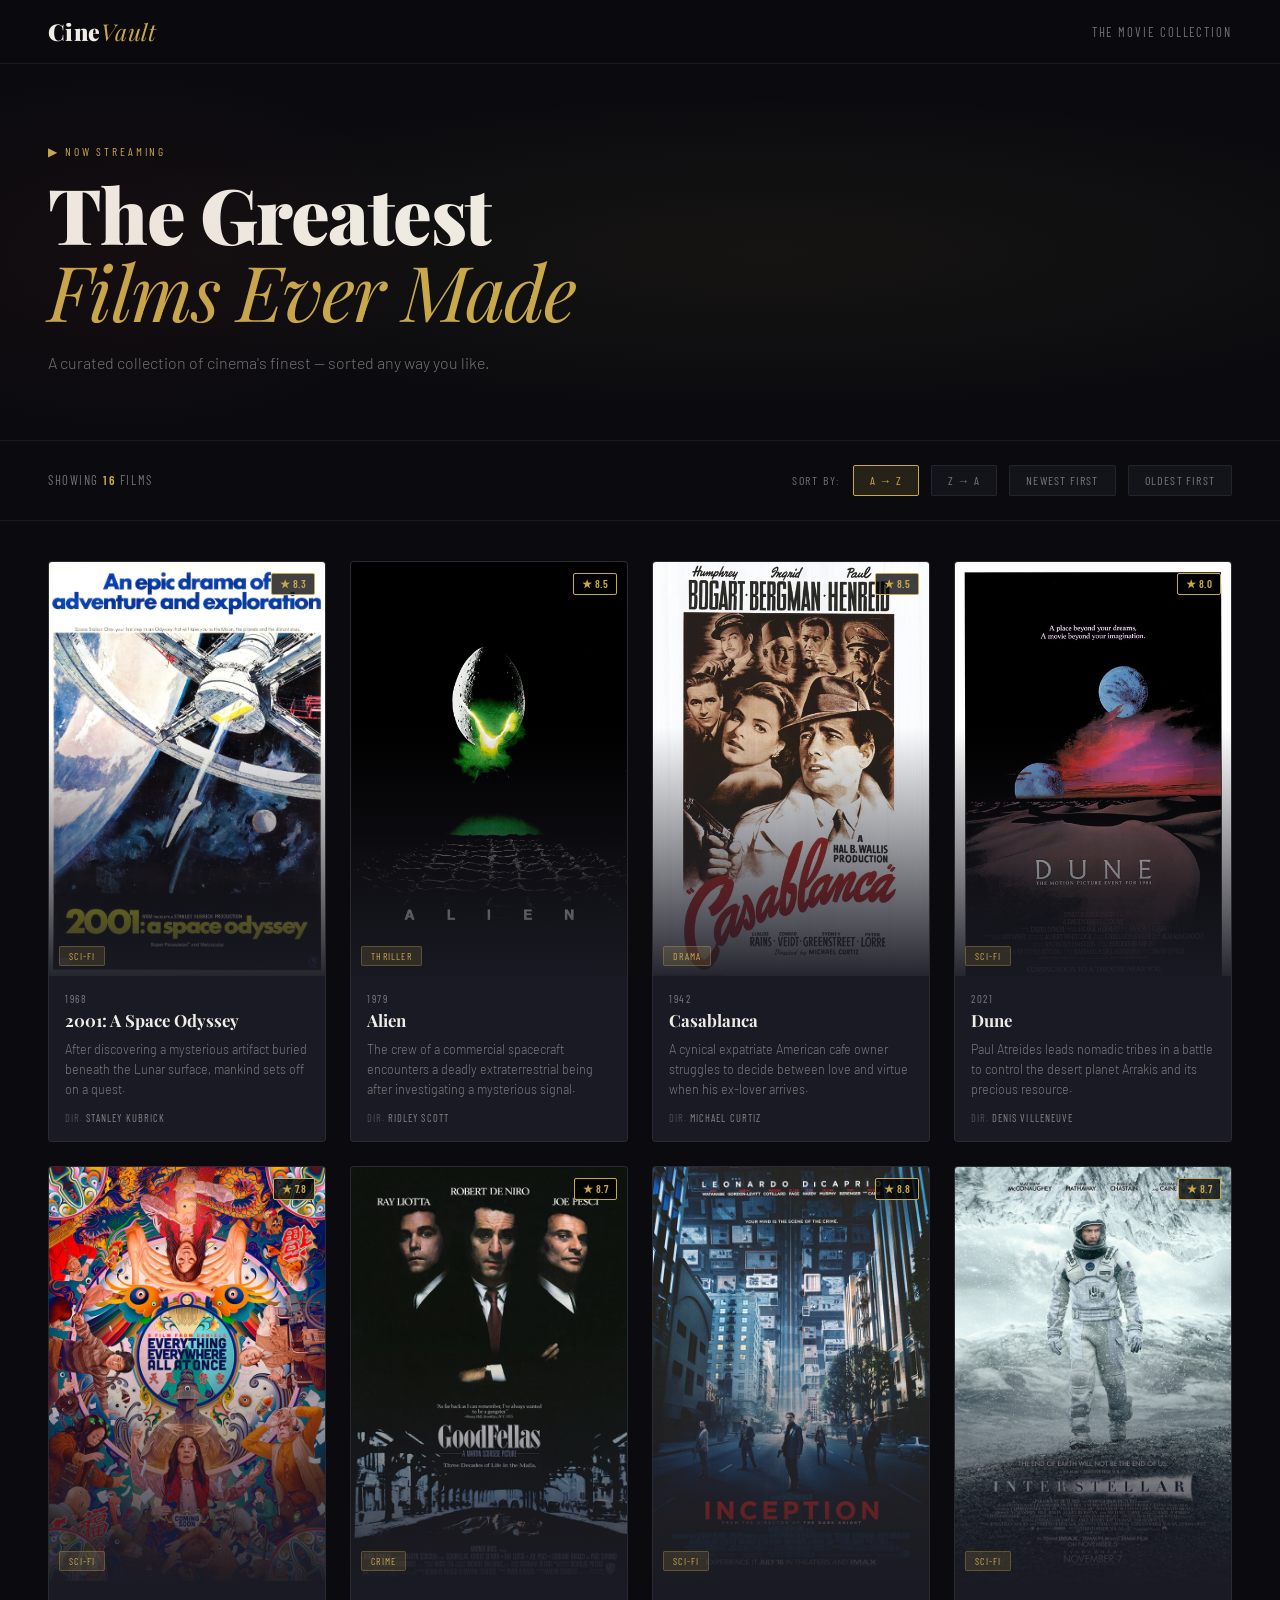
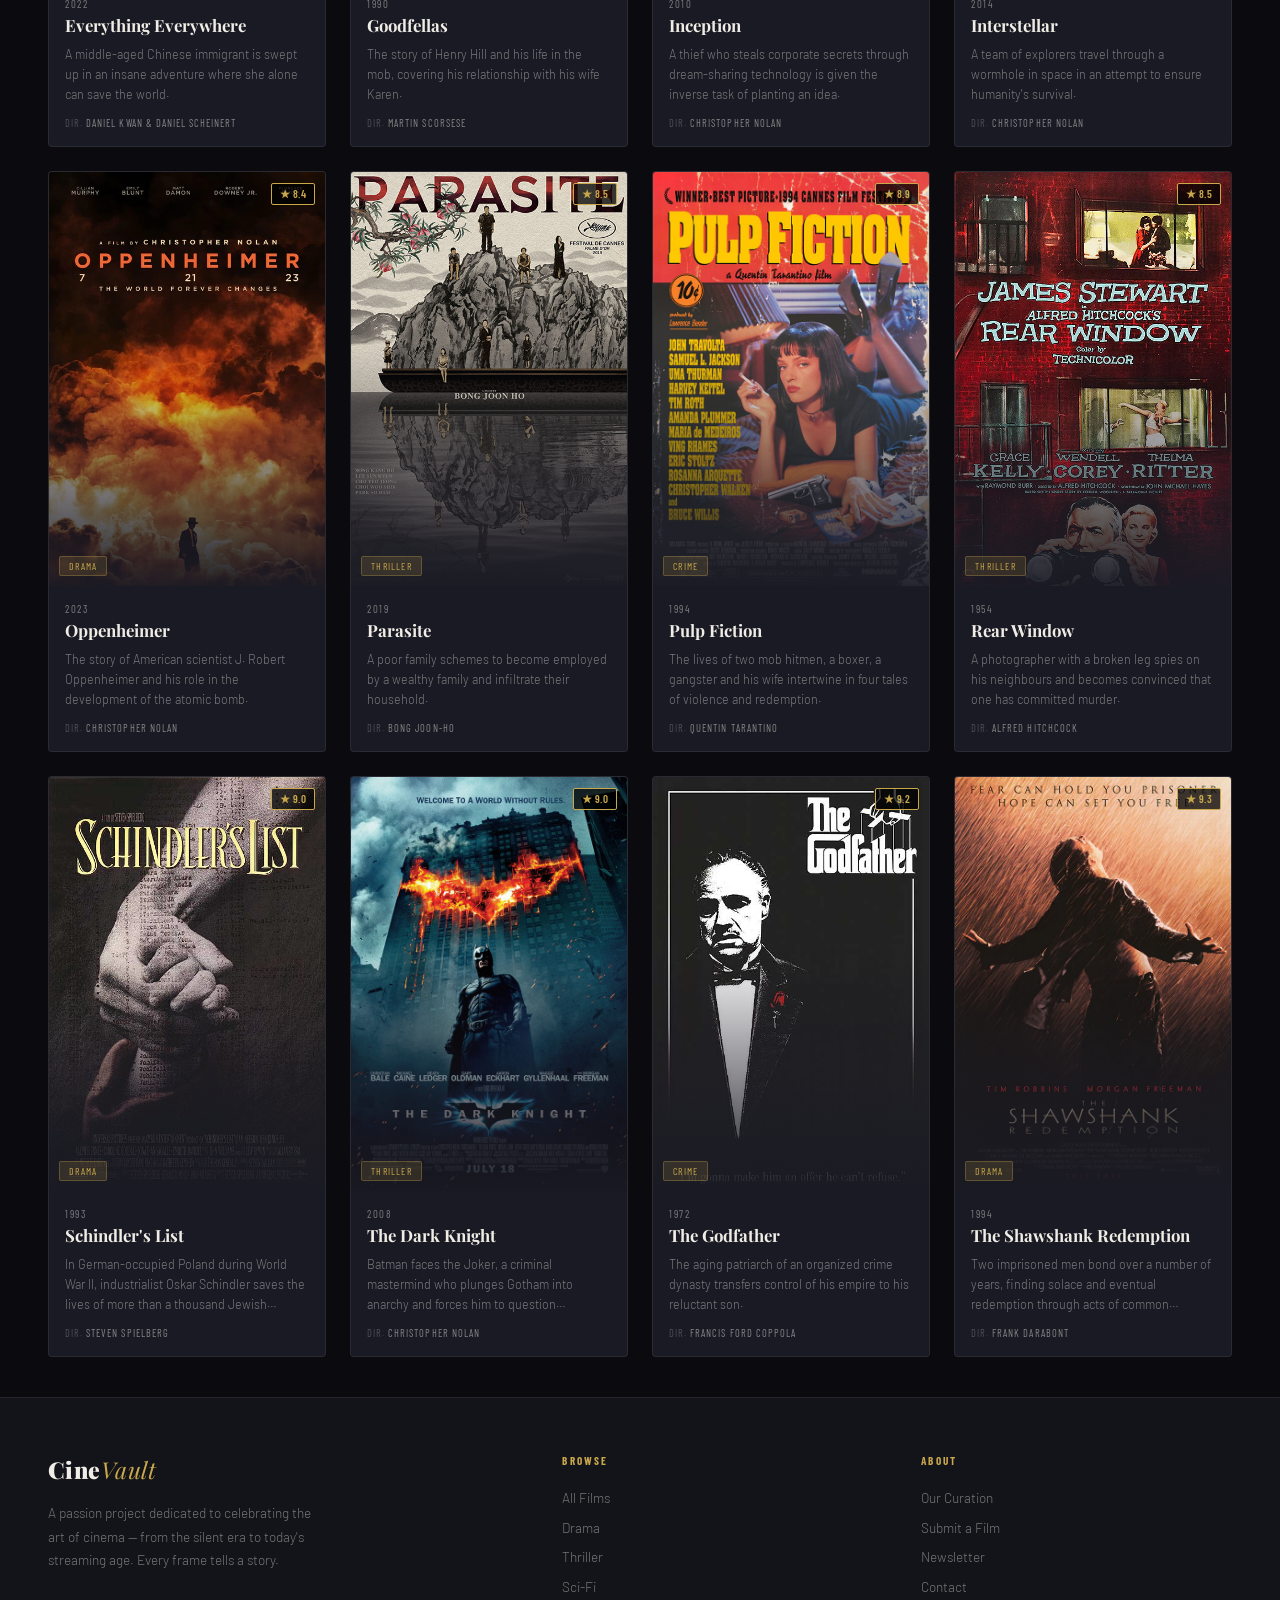
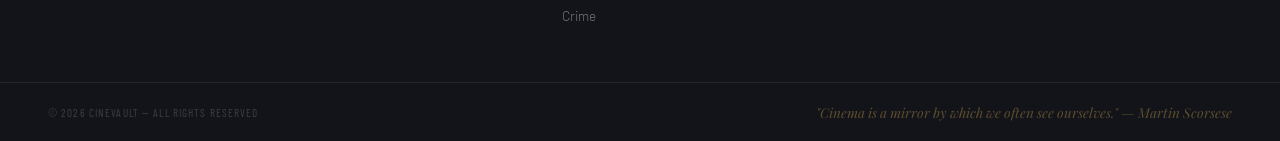
==== index.html @ e3104bc9 "adding new files for the project" ====
<!DOCTYPE html>
<html lang="en">
<head>
  <meta charset="UTF-8">
  <meta name="viewport" content="width=device-width, initial-scale=1.0">
  <title>CineVault — The Movie Collection</title>
 
  <!-- Google Fonts -->
  <link rel="preconnect" href="https://fonts.googleapis.com">
  <link href="https://fonts.googleapis.com/css2?family=Playfair+Display:ital,wght@0,700;0,900;1,400;1,700&family=Barlow:wght@300;400;500;600&family=Barlow+Condensed:wght@400;600;700&display=swap" rel="stylesheet">
 
  <!-- Stylesheet -->
  <link rel="stylesheet" href="style.css">
</head>
<body>
 
<!-- NAV -->
<nav>
  <div class="logo"><span>Cine</span>Vault</div>
  <div class="nav-right">The Movie Collection</div>
</nav>
 
<!-- HERO -->
<section class="hero">
  <div class="hero-bg" aria-hidden="true"></div>
  <p class="hero-eyebrow">&#9654; Now Streaming</p>
  <h1 class="hero-title">The Greatest<br><em>Films Ever Made</em></h1>
  <p class="hero-sub">A curated collection of cinema's finest — sorted any way you like.</p>
</section>
 
<!-- CONTROLS -->
<div class="controls-bar">
  <div class="results-count">Showing <strong id="count">0</strong> films</div>
  <div class="sort-row">
    <span class="sort-label">Sort by:</span>
    <button class="sort-btn active" onclick="sortMovies('az', this)">A &rarr; Z</button>
    <button class="sort-btn" onclick="sortMovies('za', this)">Z &rarr; A</button>
    <button class="sort-btn" onclick="sortMovies('newest', this)">Newest First</button>
    <button class="sort-btn" onclick="sortMovies('oldest', this)">Oldest First</button>
  </div>
</div>
 
<!-- MOVIES GRID -->
<main>
  <div class="movies-grid" id="moviesGrid"></div>
</main>
 
<!-- FOOTER -->
<footer>
  <div class="footer-main">
    <div class="footer-brand">
      <div class="logo"><span>Cine</span>Vault</div>
      <p>A passion project dedicated to celebrating the art of cinema — from the silent era to today's streaming age. Every frame tells a story.</p>
    </div>
    <div class="footer-col">
      <h4>Browse</h4>
      <ul>
        <li><a href="#">All Films</a></li>
        <li><a href="#">Drama</a></li>
        <li><a href="#">Thriller</a></li>
        <li><a href="#">Sci-Fi</a></li>
        <li><a href="#">Crime</a></li>
      </ul>
    </div>
    <div class="footer-col">
      <h4>About</h4>
      <ul>
        <li><a href="#">Our Curation</a></li>
        <li><a href="#">Submit a Film</a></li>
        <li><a href="#">Newsletter</a></li>
        <li><a href="#">Contact</a></li>
      </ul>
    </div>
  </div>
  <div class="footer-bottom">
    <p>&copy; 2026 CineVault &mdash; All rights reserved</p>
    <span class="footer-tagline">"Cinema is a mirror by which we often see ourselves." &mdash; Martin Scorsese</span>
  </div>
</footer>
 
<!-- JavaScript -->
<script src="index.js" defer></script>
 
</body>
</html>
---- style.css ----
*, *::before, *::after { box-sizing: border-box; margin: 0; padding: 0; }
 
:root {
  --bg:       #0b0b0f;
  --surface:  #13131a;
  --card:     #1a1a24;
  --border:   rgba(255,255,255,0.07);
  --gold:     #c9a84c;
  --gold-dim: rgba(201,168,76,0.15);
  --white:    #f0ede6;
  --muted:    rgba(240,237,230,0.45);
  --red:      #c0392b;
  --sans:     'Barlow', sans-serif;
  --cond:     'Barlow Condensed', sans-serif;
  --serif:    'Playfair Display', serif;
}
 
html { scroll-behavior: smooth; }
body {
  background: var(--bg);
  color: var(--white);
  font-family: var(--sans);
  min-height: 100vh;
  display: flex;
  flex-direction: column;
}
 
/* ── NAV ── */
nav {
  position: sticky; top: 0; z-index: 50;
  display: flex; align-items: center; justify-content: space-between;
  padding: 0 3rem;
  height: 64px;
  background: rgba(11,11,15,0.92);
  backdrop-filter: blur(16px);
  border-bottom: 1px solid var(--border);
}
 
.logo {
  font-family: var(--serif);
  font-size: 1.45rem;
  font-style: italic;
  color: var(--gold);
  letter-spacing: 0.02em;
}
 
.logo span {
  font-style: normal;
  font-weight: 900;
  color: var(--white);
}
 
.nav-right {
  font-family: var(--cond);
  font-size: 0.8rem;
  letter-spacing: 0.15em;
  text-transform: uppercase;
  color: var(--muted);
}
 
/* ── HERO ── */
.hero {
  position: relative;
  padding: 5rem 3rem 4rem;
  overflow: hidden;
  border-bottom: 1px solid var(--border);
}
 
.hero-bg {
  position: absolute; inset: 0;
  background:
    radial-gradient(ellipse 80% 60% at 60% 50%, rgba(201,168,76,0.06) 0%, transparent 70%),
    radial-gradient(ellipse 40% 80% at 10% 50%, rgba(192,57,43,0.05) 0%, transparent 60%);
  pointer-events: none;
}
 
.hero-eyebrow {
  font-family: var(--cond);
  font-size: 0.72rem;
  letter-spacing: 0.25em;
  text-transform: uppercase;
  color: var(--gold);
  margin-bottom: 1rem;
}
 
.hero-title {
  font-family: var(--serif);
  font-size: clamp(3rem, 6vw, 5.5rem);
  font-weight: 900;
  line-height: 1;
  letter-spacing: -0.02em;
  margin-bottom: 1.25rem;
}
 
.hero-title em {
  font-weight: 400;
  font-style: italic;
  color: var(--gold);
}
 
.hero-sub {
  font-size: 1rem;
  font-weight: 300;
  color: var(--muted);
  max-width: 480px;
  line-height: 1.7;
}
 
/* ── CONTROLS ── */
.controls-bar {
  display: flex;
  align-items: center;
  justify-content: space-between;
  padding: 1.5rem 3rem;
  border-bottom: 1px solid var(--border);
  flex-wrap: wrap;
  gap: 1rem;
}
 
.results-count {
  font-family: var(--cond);
  font-size: 0.8rem;
  letter-spacing: 0.12em;
  text-transform: uppercase;
  color: var(--muted);
}
 
.results-count strong {
  color: var(--gold);
  font-weight: 600;
}
 
.sort-row {
  display: flex;
  align-items: center;
  gap: 0.75rem;
}
 
.sort-label {
  font-family: var(--cond);
  font-size: 0.75rem;
  letter-spacing: 0.15em;
  text-transform: uppercase;
  color: var(--muted);
}
 
.sort-btn {
  font-family: var(--cond);
  font-size: 0.75rem;
  letter-spacing: 0.1em;
  text-transform: uppercase;
  padding: 0.45rem 1rem;
  background: var(--surface);
  border: 1px solid var(--border);
  color: var(--muted);
  cursor: pointer;
  transition: all 0.18s;
  white-space: nowrap;
  border-radius: 2px;
}
 
.sort-btn:hover {
  border-color: rgba(201,168,76,0.4);
  color: var(--white);
}
 
.sort-btn.active {
  background: var(--gold-dim);
  border-color: var(--gold);
  color: var(--gold);
}
 
/* ── GRID ── */
main {
  flex: 1;
  padding: 2.5rem 3rem;
}
 
.movies-grid {
  display: grid;
  grid-template-columns: repeat(auto-fill, minmax(220px, 1fr));
  gap: 1.5rem;
}
 
/* ── CARD ── */
.movie-card {
  background: var(--card);
  border: 1px solid var(--border);
  border-radius: 4px;
  overflow: hidden;
  transition: transform 0.22s ease, border-color 0.22s ease, box-shadow 0.22s ease;
  cursor: pointer;
  animation: cardIn 0.35s ease both;
}
 
.movie-card:hover {
  transform: translateY(-6px);
  border-color: rgba(201,168,76,0.35);
  box-shadow: 0 16px 40px rgba(0,0,0,0.5);
}
 
@keyframes cardIn {
  from { opacity: 0; transform: translateY(12px); }
  to   { opacity: 1; transform: translateY(0); }
}
 
.card-poster {
  width: 100%;
  aspect-ratio: 2/3;
  position: relative;
  overflow: hidden;
}
 
.card-poster-img {
  width: 100%; height: 100%;
  object-fit: cover;
  object-position: center top;
  display: block;
  position: relative;
}
 
.card-poster-fallback {
  width: 100%; height: 100%;
  background: var(--surface);
  display: flex; align-items: center; justify-content: center;
  font-family: var(--serif);
  font-style: italic;
  font-size: 1rem;
  color: var(--muted);
  padding: 1rem;
  text-align: center;
}
 
.card-poster-overlay {
  position: absolute; inset: 0;
  background: linear-gradient(to top, rgba(26,26,36,0.95) 0%, transparent 60%);
}
 
.card-rating {
  position: absolute;
  top: 0.65rem; right: 0.65rem;
  background: rgba(0,0,0,0.75);
  border: 1px solid var(--gold);
  color: var(--gold);
  font-family: var(--cond);
  font-size: 0.7rem;
  font-weight: 600;
  padding: 0.2rem 0.45rem;
  border-radius: 2px;
  letter-spacing: 0.05em;
}
 
.card-genre-badge {
  position: absolute;
  bottom: 0.65rem; left: 0.65rem;
  font-family: var(--cond);
  font-size: 0.62rem;
  letter-spacing: 0.12em;
  text-transform: uppercase;
  padding: 0.18rem 0.55rem;
  background: rgba(201,168,76,0.15);
  border: 1px solid rgba(201,168,76,0.3);
  color: var(--gold);
  border-radius: 2px;
}
 
.card-body {
  padding: 1rem 1rem 1.1rem;
}
 
.card-year {
  font-family: var(--cond);
  font-size: 0.68rem;
  letter-spacing: 0.15em;
  color: var(--muted);
  margin-bottom: 0.3rem;
}
 
.card-title {
  font-family: var(--serif);
  font-size: 1.05rem;
  font-weight: 700;
  line-height: 1.25;
  margin-bottom: 0.55rem;
  color: var(--white);
}
 
.card-desc {
  font-size: 0.78rem;
  font-weight: 300;
  color: var(--muted);
  line-height: 1.6;
  display: -webkit-box;
  -webkit-line-clamp: 3;
  -webkit-box-orient: vertical;
  overflow: hidden;
}
 
.card-director {
  margin-top: 0.75rem;
  font-family: var(--cond);
  font-size: 0.65rem;
  letter-spacing: 0.1em;
  text-transform: uppercase;
  color: rgba(240,237,230,0.25);
}
 
.card-director span { color: rgba(240,237,230,0.5); }
 
/* ── FOOTER ── */
footer {
  background: var(--surface);
  border-top: 1px solid var(--border);
  margin-top: auto;
}
 
.footer-main {
  display: grid;
  grid-template-columns: 1.5fr 1fr 1fr;
  gap: 3rem;
  padding: 3.5rem 3rem 3rem;
}
 
.footer-brand .logo {
  display: block;
  margin-bottom: 1rem;
}
 
.footer-brand p {
  font-size: 0.85rem;
  font-weight: 300;
  color: var(--muted);
  line-height: 1.7;
  max-width: 280px;
}
 
.footer-col h4 {
  font-family: var(--cond);
  font-size: 0.7rem;
  letter-spacing: 0.2em;
  text-transform: uppercase;
  color: var(--gold);
  margin-bottom: 1.25rem;
}
 
.footer-col ul { list-style: none; }
 
.footer-col ul li {
  margin-bottom: 0.65rem;
}
 
.footer-col ul li a {
  color: var(--muted);
  text-decoration: none;
  font-size: 0.85rem;
  font-weight: 300;
  transition: color 0.18s;
}
 
.footer-col ul li a:hover { color: var(--white); }
 
.footer-bottom {
  border-top: 1px solid var(--border);
  padding: 1.25rem 3rem;
  display: flex;
  align-items: center;
  justify-content: space-between;
  flex-wrap: wrap;
  gap: 0.75rem;
}
 
.footer-bottom p {
  font-family: var(--cond);
  font-size: 0.7rem;
  letter-spacing: 0.1em;
  color: rgba(240,237,230,0.2);
  text-transform: uppercase;
}
 
.footer-tagline {
  font-family: var(--serif);
  font-style: italic;
  font-size: 0.85rem;
  color: rgba(201,168,76,0.4);
}
 
/* ── RESPONSIVE ── */
@media (max-width: 768px) {
  nav, .controls-bar, main, .hero { padding-left: 1.25rem; padding-right: 1.25rem; }
  .footer-main { grid-template-columns: 1fr; gap: 2rem; padding: 2rem 1.25rem; }
  .footer-bottom { padding: 1rem 1.25rem; }
  .sort-row { flex-wrap: wrap; }
}
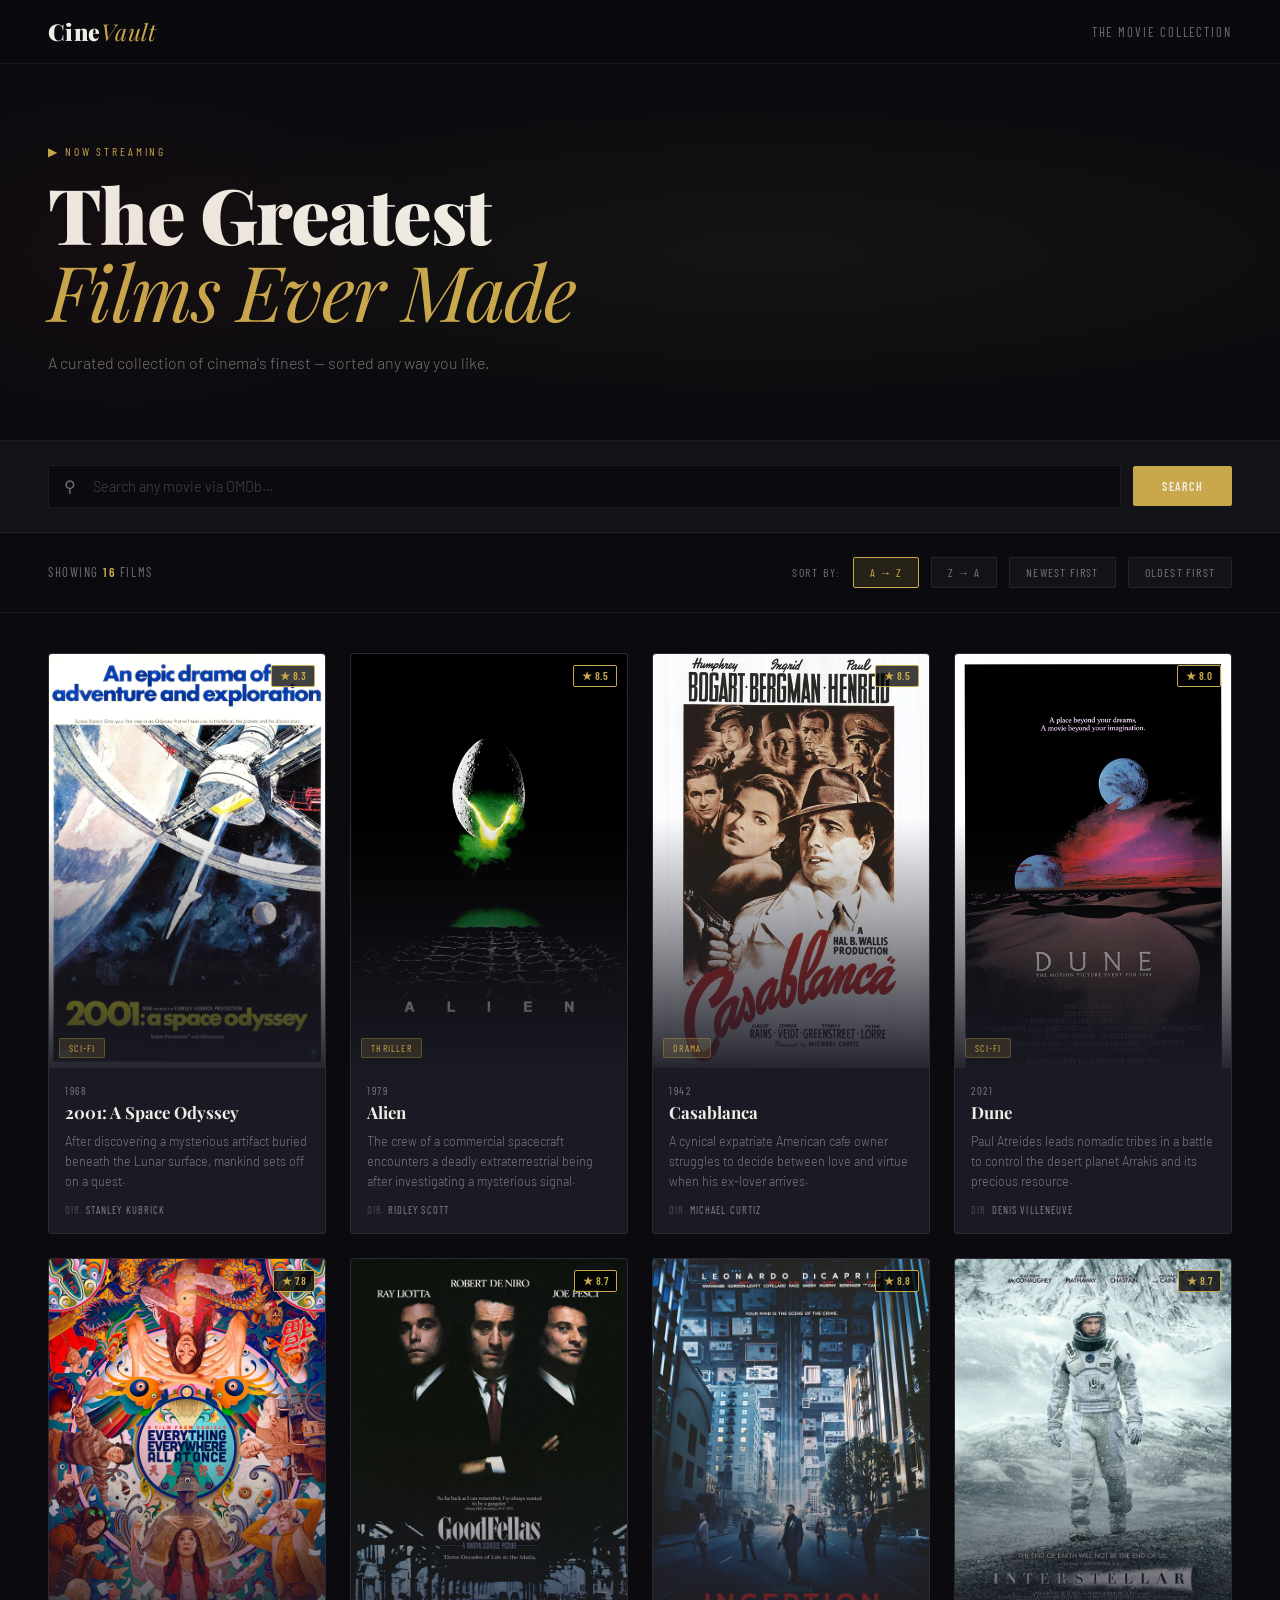
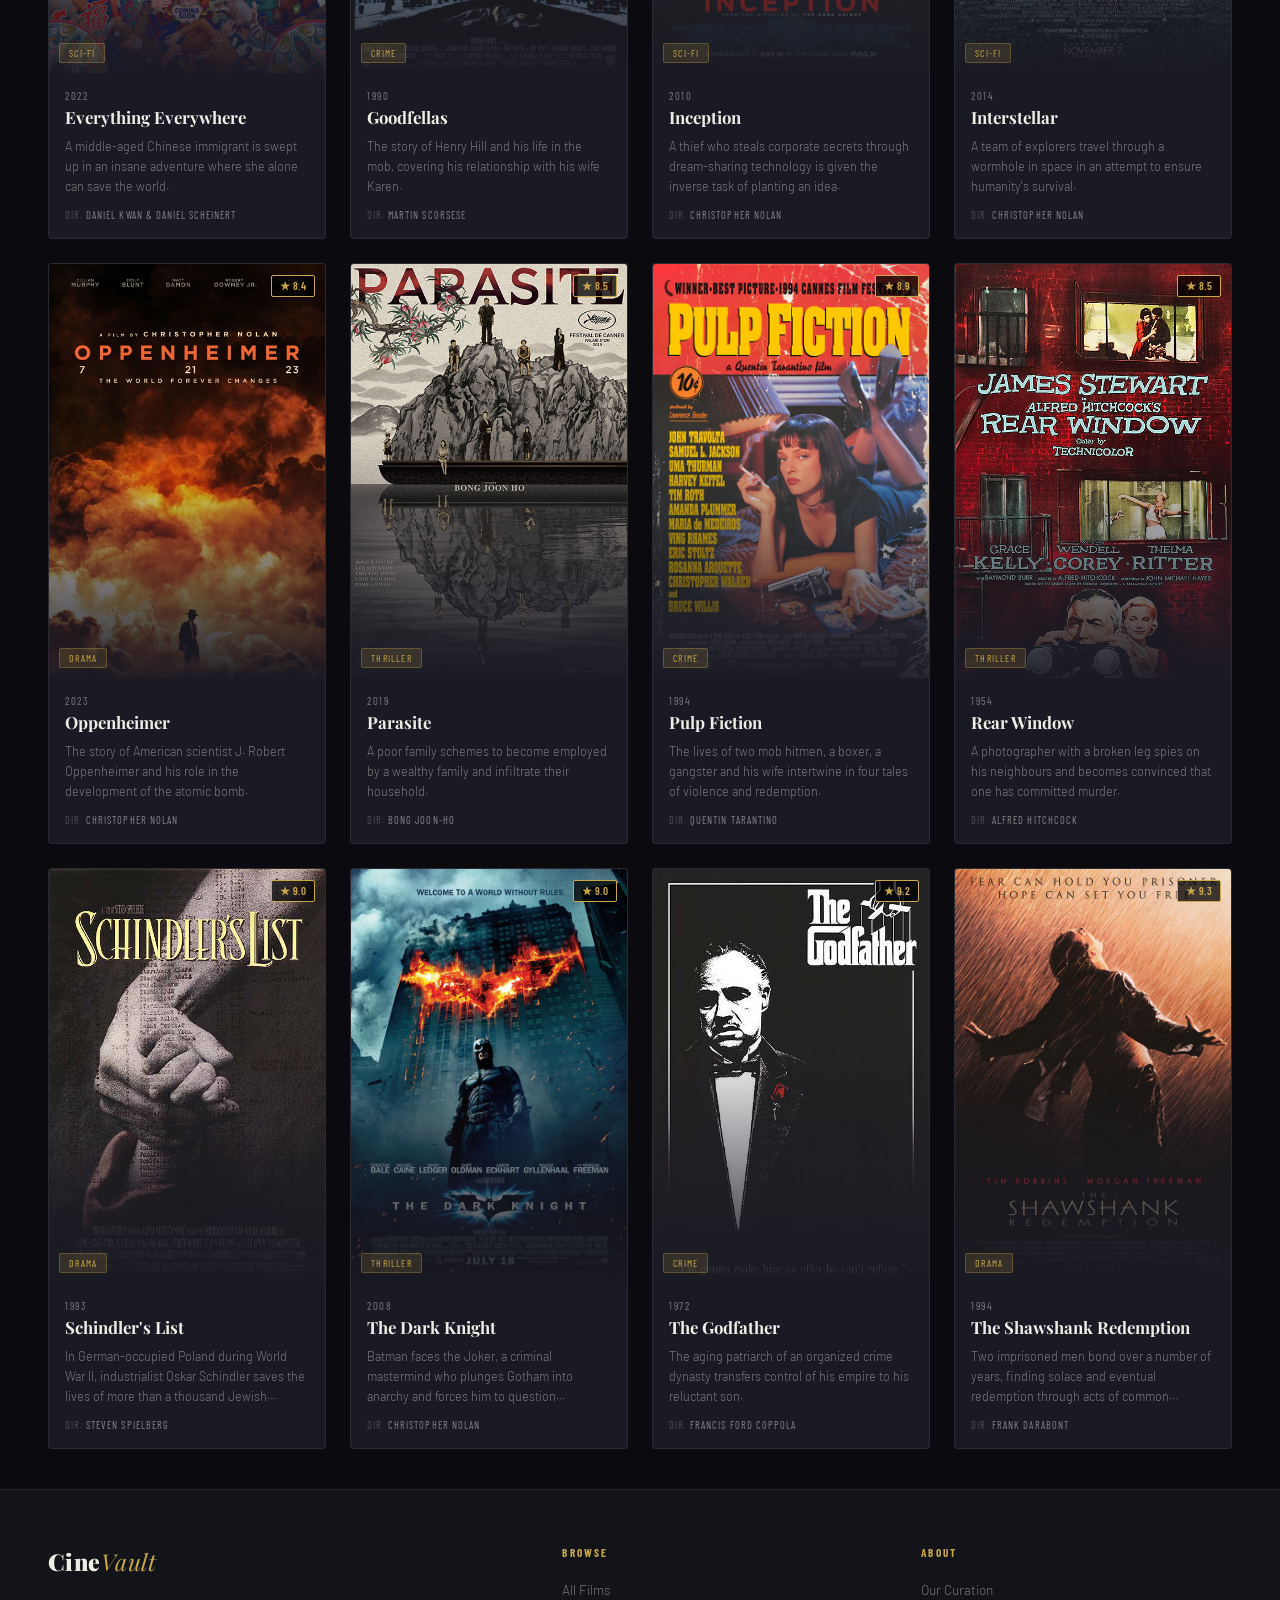
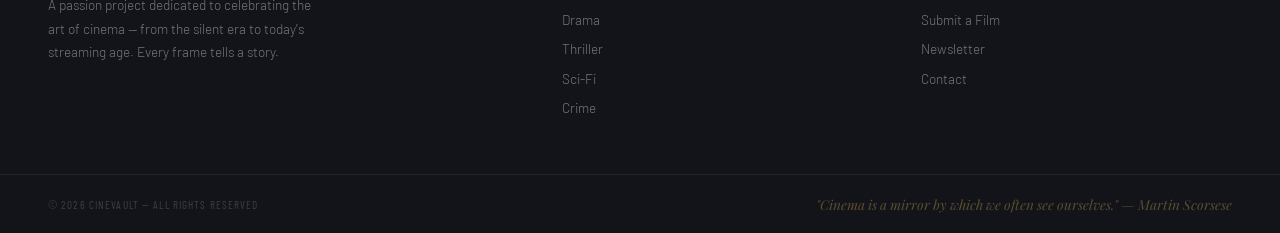
==== commit 4173d722: "Change to add search option and connect to external API" ====
--- a/index.html
+++ b/index.html
@@ -4,22 +4,22 @@
   <meta charset="UTF-8">
   <meta name="viewport" content="width=device-width, initial-scale=1.0">
   <title>CineVault — The Movie Collection</title>
- 
+
   <!-- Google Fonts -->
   <link rel="preconnect" href="https://fonts.googleapis.com">
   <link href="https://fonts.googleapis.com/css2?family=Playfair+Display:ital,wght@0,700;0,900;1,400;1,700&family=Barlow:wght@300;400;500;600&family=Barlow+Condensed:wght@400;600;700&display=swap" rel="stylesheet">
- 
+
   <!-- Stylesheet -->
   <link rel="stylesheet" href="style.css">
 </head>
 <body>
- 
+
 <!-- NAV -->
 <nav>
   <div class="logo"><span>Cine</span>Vault</div>
   <div class="nav-right">The Movie Collection</div>
 </nav>
- 
+
 <!-- HERO -->
 <section class="hero">
   <div class="hero-bg" aria-hidden="true"></div>
@@ -27,11 +27,29 @@
   <h1 class="hero-title">The Greatest<br><em>Films Ever Made</em></h1>
   <p class="hero-sub">A curated collection of cinema's finest — sorted any way you like.</p>
 </section>
- 
+
+<!-- SEARCH BAR -->
+<div class="search-bar">
+  <div class="search-input-wrap">
+    <span class="search-icon">&#9906;</span>
+    <input
+      type="text"
+      id="searchInput"
+      class="search-input"
+      placeholder="Search any movie via OMDb&hellip;"
+      autocomplete="off"
+      oninput="handleSearchInput(this.value)"
+      onkeydown="if(event.key==='Enter') triggerSearch()"
+    />
+    <button class="search-clear" id="searchClear" onclick="clearSearch()" aria-label="Clear search">&#10005;</button>
+  </div>
+  <button class="search-submit" onclick="triggerSearch()">Search</button>
+</div>
+
 <!-- CONTROLS -->
 <div class="controls-bar">
   <div class="results-count">Showing <strong id="count">0</strong> films</div>
-  <div class="sort-row">
+  <div class="sort-row" id="sortRow">
     <span class="sort-label">Sort by:</span>
     <button class="sort-btn active" onclick="sortMovies('az', this)">A &rarr; Z</button>
     <button class="sort-btn" onclick="sortMovies('za', this)">Z &rarr; A</button>
@@ -39,12 +57,12 @@
     <button class="sort-btn" onclick="sortMovies('oldest', this)">Oldest First</button>
   </div>
 </div>
- 
+
 <!-- MOVIES GRID -->
 <main>
   <div class="movies-grid" id="moviesGrid"></div>
 </main>
- 
+
 <!-- FOOTER -->
 <footer>
   <div class="footer-main">
@@ -77,9 +95,9 @@
     <span class="footer-tagline">"Cinema is a mirror by which we often see ourselves." &mdash; Martin Scorsese</span>
   </div>
 </footer>
- 
+
 <!-- JavaScript -->
 <script src="index.js" defer></script>
- 
+
 </body>
-</html>+</html>
--- a/style.css
+++ b/style.css
@@ -1,5 +1,11 @@
+/* ============================================================
+   CineVault — Movies Site Stylesheet
+   Link: <link rel="stylesheet" href="style.css">
+   Fonts: https://fonts.googleapis.com/css2?family=Playfair+Display:ital,wght@0,700;0,900;1,400;1,700&family=Barlow:wght@300;400;500;600&family=Barlow+Condensed:wght@400;600;700&display=swap
+   ============================================================ */
+
 *, *::before, *::after { box-sizing: border-box; margin: 0; padding: 0; }
- 
+
 :root {
   --bg:       #0b0b0f;
   --surface:  #13131a;
@@ -14,7 +20,7 @@
   --cond:     'Barlow Condensed', sans-serif;
   --serif:    'Playfair Display', serif;
 }
- 
+
 html { scroll-behavior: smooth; }
 body {
   background: var(--bg);
@@ -24,7 +30,7 @@
   display: flex;
   flex-direction: column;
 }
- 
+
 /* ── NAV ── */
 nav {
   position: sticky; top: 0; z-index: 50;
@@ -35,7 +41,7 @@
   backdrop-filter: blur(16px);
   border-bottom: 1px solid var(--border);
 }
- 
+
 .logo {
   font-family: var(--serif);
   font-size: 1.45rem;
@@ -43,13 +49,13 @@
   color: var(--gold);
   letter-spacing: 0.02em;
 }
- 
+
 .logo span {
   font-style: normal;
   font-weight: 900;
   color: var(--white);
 }
- 
+
 .nav-right {
   font-family: var(--cond);
   font-size: 0.8rem;
@@ -57,7 +63,7 @@
   text-transform: uppercase;
   color: var(--muted);
 }
- 
+
 /* ── HERO ── */
 .hero {
   position: relative;
@@ -65,7 +71,7 @@
   overflow: hidden;
   border-bottom: 1px solid var(--border);
 }
- 
+
 .hero-bg {
   position: absolute; inset: 0;
   background:
@@ -73,7 +79,7 @@
     radial-gradient(ellipse 40% 80% at 10% 50%, rgba(192,57,43,0.05) 0%, transparent 60%);
   pointer-events: none;
 }
- 
+
 .hero-eyebrow {
   font-family: var(--cond);
   font-size: 0.72rem;
@@ -82,7 +88,7 @@
   color: var(--gold);
   margin-bottom: 1rem;
 }
- 
+
 .hero-title {
   font-family: var(--serif);
   font-size: clamp(3rem, 6vw, 5.5rem);
@@ -91,13 +97,13 @@
   letter-spacing: -0.02em;
   margin-bottom: 1.25rem;
 }
- 
+
 .hero-title em {
   font-weight: 400;
   font-style: italic;
   color: var(--gold);
 }
- 
+
 .hero-sub {
   font-size: 1rem;
   font-weight: 300;
@@ -105,7 +111,129 @@
   max-width: 480px;
   line-height: 1.7;
 }
- 
+
+/* ── SEARCH BAR ── */
+.search-bar {
+  display: flex;
+  align-items: center;
+  gap: 0.75rem;
+  padding: 1.5rem 3rem;
+  border-bottom: 1px solid var(--border);
+  background: var(--surface);
+}
+
+.search-input-wrap {
+  flex: 1;
+  position: relative;
+  display: flex;
+  align-items: center;
+}
+
+.search-icon {
+  position: absolute;
+  left: 1rem;
+  font-size: 1rem;
+  color: var(--muted);
+  pointer-events: none;
+  line-height: 1;
+}
+
+.search-input {
+  width: 100%;
+  background: var(--bg);
+  border: 1px solid var(--border);
+  border-radius: 2px;
+  color: var(--white);
+  font-family: var(--sans);
+  font-size: 0.9rem;
+  font-weight: 300;
+  padding: 0.75rem 2.75rem 0.75rem 2.75rem;
+  outline: none;
+  transition: border-color 0.18s;
+}
+
+.search-input::placeholder { color: rgba(240,237,230,0.25); }
+
+.search-input:focus {
+  border-color: rgba(201,168,76,0.5);
+}
+
+.search-clear {
+  position: absolute;
+  right: 0.85rem;
+  background: none;
+  border: none;
+  color: var(--muted);
+  font-size: 0.75rem;
+  cursor: pointer;
+  padding: 0.25rem;
+  display: none;
+  line-height: 1;
+  transition: color 0.18s;
+}
+
+.search-clear:hover { color: var(--white); }
+.search-clear.visible { display: block; }
+
+.search-submit {
+  font-family: var(--cond);
+  font-size: 0.75rem;
+  letter-spacing: 0.12em;
+  text-transform: uppercase;
+  padding: 0.75rem 1.75rem;
+  background: var(--gold);
+  border: 1px solid var(--gold);
+  color: var(--black);
+  cursor: pointer;
+  border-radius: 2px;
+  font-weight: 600;
+  transition: all 0.18s;
+  white-space: nowrap;
+}
+
+.search-submit:hover {
+  background: transparent;
+  color: var(--gold);
+}
+
+.search-submit:disabled {
+  opacity: 0.5;
+  cursor: not-allowed;
+}
+
+/* ── SEARCH STATE MESSAGES ── */
+.search-status {
+  text-align: center;
+  padding: 4rem 2rem;
+  font-family: var(--serif);
+  font-style: italic;
+  font-size: 1.1rem;
+  color: var(--muted);
+}
+
+.search-status strong {
+  display: block;
+  font-family: var(--display);
+  font-style: normal;
+  font-size: 1.5rem;
+  color: var(--white);
+  margin-bottom: 0.5rem;
+}
+
+.search-spinner {
+  display: inline-block;
+  width: 28px; height: 28px;
+  border: 2px solid rgba(201,168,76,0.2);
+  border-top-color: var(--gold);
+  border-radius: 50%;
+  animation: spin 0.7s linear infinite;
+  margin-bottom: 1rem;
+}
+
+@keyframes spin {
+  to { transform: rotate(360deg); }
+}
+
 /* ── CONTROLS ── */
 .controls-bar {
   display: flex;
@@ -116,7 +244,7 @@
   flex-wrap: wrap;
   gap: 1rem;
 }
- 
+
 .results-count {
   font-family: var(--cond);
   font-size: 0.8rem;
@@ -124,18 +252,18 @@
   text-transform: uppercase;
   color: var(--muted);
 }
- 
+
 .results-count strong {
   color: var(--gold);
   font-weight: 600;
 }
- 
+
 .sort-row {
   display: flex;
   align-items: center;
   gap: 0.75rem;
 }
- 
+
 .sort-label {
   font-family: var(--cond);
   font-size: 0.75rem;
@@ -143,7 +271,7 @@
   text-transform: uppercase;
   color: var(--muted);
 }
- 
+
 .sort-btn {
   font-family: var(--cond);
   font-size: 0.75rem;
@@ -158,30 +286,30 @@
   white-space: nowrap;
   border-radius: 2px;
 }
- 
+
 .sort-btn:hover {
   border-color: rgba(201,168,76,0.4);
   color: var(--white);
 }
- 
+
 .sort-btn.active {
   background: var(--gold-dim);
   border-color: var(--gold);
   color: var(--gold);
 }
- 
+
 /* ── GRID ── */
 main {
   flex: 1;
   padding: 2.5rem 3rem;
 }
- 
+
 .movies-grid {
   display: grid;
   grid-template-columns: repeat(auto-fill, minmax(220px, 1fr));
   gap: 1.5rem;
 }
- 
+
 /* ── CARD ── */
 .movie-card {
   background: var(--card);
@@ -192,25 +320,25 @@
   cursor: pointer;
   animation: cardIn 0.35s ease both;
 }
- 
+
 .movie-card:hover {
   transform: translateY(-6px);
   border-color: rgba(201,168,76,0.35);
   box-shadow: 0 16px 40px rgba(0,0,0,0.5);
 }
- 
+
 @keyframes cardIn {
   from { opacity: 0; transform: translateY(12px); }
   to   { opacity: 1; transform: translateY(0); }
 }
- 
+
 .card-poster {
   width: 100%;
   aspect-ratio: 2/3;
   position: relative;
   overflow: hidden;
 }
- 
+
 .card-poster-img {
   width: 100%; height: 100%;
   object-fit: cover;
@@ -218,7 +346,7 @@
   display: block;
   position: relative;
 }
- 
+
 .card-poster-fallback {
   width: 100%; height: 100%;
   background: var(--surface);
@@ -230,12 +358,12 @@
   padding: 1rem;
   text-align: center;
 }
- 
+
 .card-poster-overlay {
   position: absolute; inset: 0;
   background: linear-gradient(to top, rgba(26,26,36,0.95) 0%, transparent 60%);
 }
- 
+
 .card-rating {
   position: absolute;
   top: 0.65rem; right: 0.65rem;
@@ -249,7 +377,7 @@
   border-radius: 2px;
   letter-spacing: 0.05em;
 }
- 
+
 .card-genre-badge {
   position: absolute;
   bottom: 0.65rem; left: 0.65rem;
@@ -263,11 +391,11 @@
   color: var(--gold);
   border-radius: 2px;
 }
- 
+
 .card-body {
   padding: 1rem 1rem 1.1rem;
 }
- 
+
 .card-year {
   font-family: var(--cond);
   font-size: 0.68rem;
@@ -275,7 +403,7 @@
   color: var(--muted);
   margin-bottom: 0.3rem;
 }
- 
+
 .card-title {
   font-family: var(--serif);
   font-size: 1.05rem;
@@ -284,7 +412,7 @@
   margin-bottom: 0.55rem;
   color: var(--white);
 }
- 
+
 .card-desc {
   font-size: 0.78rem;
   font-weight: 300;
@@ -295,7 +423,7 @@
   -webkit-box-orient: vertical;
   overflow: hidden;
 }
- 
+
 .card-director {
   margin-top: 0.75rem;
   font-family: var(--cond);
@@ -304,28 +432,42 @@
   text-transform: uppercase;
   color: rgba(240,237,230,0.25);
 }
- 
+
 .card-director span { color: rgba(240,237,230,0.5); }
- 
+
+.omdb-badge {
+  position: absolute;
+  top: 0.65rem; left: 0.65rem;
+  font-family: var(--cond);
+  font-size: 0.6rem;
+  font-weight: 600;
+  letter-spacing: 0.12em;
+  text-transform: uppercase;
+  padding: 0.18rem 0.5rem;
+  background: rgba(201,168,76,0.9);
+  color: var(--black);
+  border-radius: 2px;
+}
+
 /* ── FOOTER ── */
 footer {
   background: var(--surface);
   border-top: 1px solid var(--border);
   margin-top: auto;
 }
- 
+
 .footer-main {
   display: grid;
   grid-template-columns: 1.5fr 1fr 1fr;
   gap: 3rem;
   padding: 3.5rem 3rem 3rem;
 }
- 
+
 .footer-brand .logo {
   display: block;
   margin-bottom: 1rem;
 }
- 
+
 .footer-brand p {
   font-size: 0.85rem;
   font-weight: 300;
@@ -333,7 +475,7 @@
   line-height: 1.7;
   max-width: 280px;
 }
- 
+
 .footer-col h4 {
   font-family: var(--cond);
   font-size: 0.7rem;
@@ -342,13 +484,13 @@
   color: var(--gold);
   margin-bottom: 1.25rem;
 }
- 
+
 .footer-col ul { list-style: none; }
- 
+
 .footer-col ul li {
   margin-bottom: 0.65rem;
 }
- 
+
 .footer-col ul li a {
   color: var(--muted);
   text-decoration: none;
@@ -356,9 +498,9 @@
   font-weight: 300;
   transition: color 0.18s;
 }
- 
+
 .footer-col ul li a:hover { color: var(--white); }
- 
+
 .footer-bottom {
   border-top: 1px solid var(--border);
   padding: 1.25rem 3rem;
@@ -368,7 +510,7 @@
   flex-wrap: wrap;
   gap: 0.75rem;
 }
- 
+
 .footer-bottom p {
   font-family: var(--cond);
   font-size: 0.7rem;
@@ -376,18 +518,18 @@
   color: rgba(240,237,230,0.2);
   text-transform: uppercase;
 }
- 
+
 .footer-tagline {
   font-family: var(--serif);
   font-style: italic;
   font-size: 0.85rem;
   color: rgba(201,168,76,0.4);
 }
- 
+
 /* ── RESPONSIVE ── */
 @media (max-width: 768px) {
   nav, .controls-bar, main, .hero { padding-left: 1.25rem; padding-right: 1.25rem; }
   .footer-main { grid-template-columns: 1fr; gap: 2rem; padding: 2rem 1.25rem; }
   .footer-bottom { padding: 1rem 1.25rem; }
   .sort-row { flex-wrap: wrap; }
-}+}
